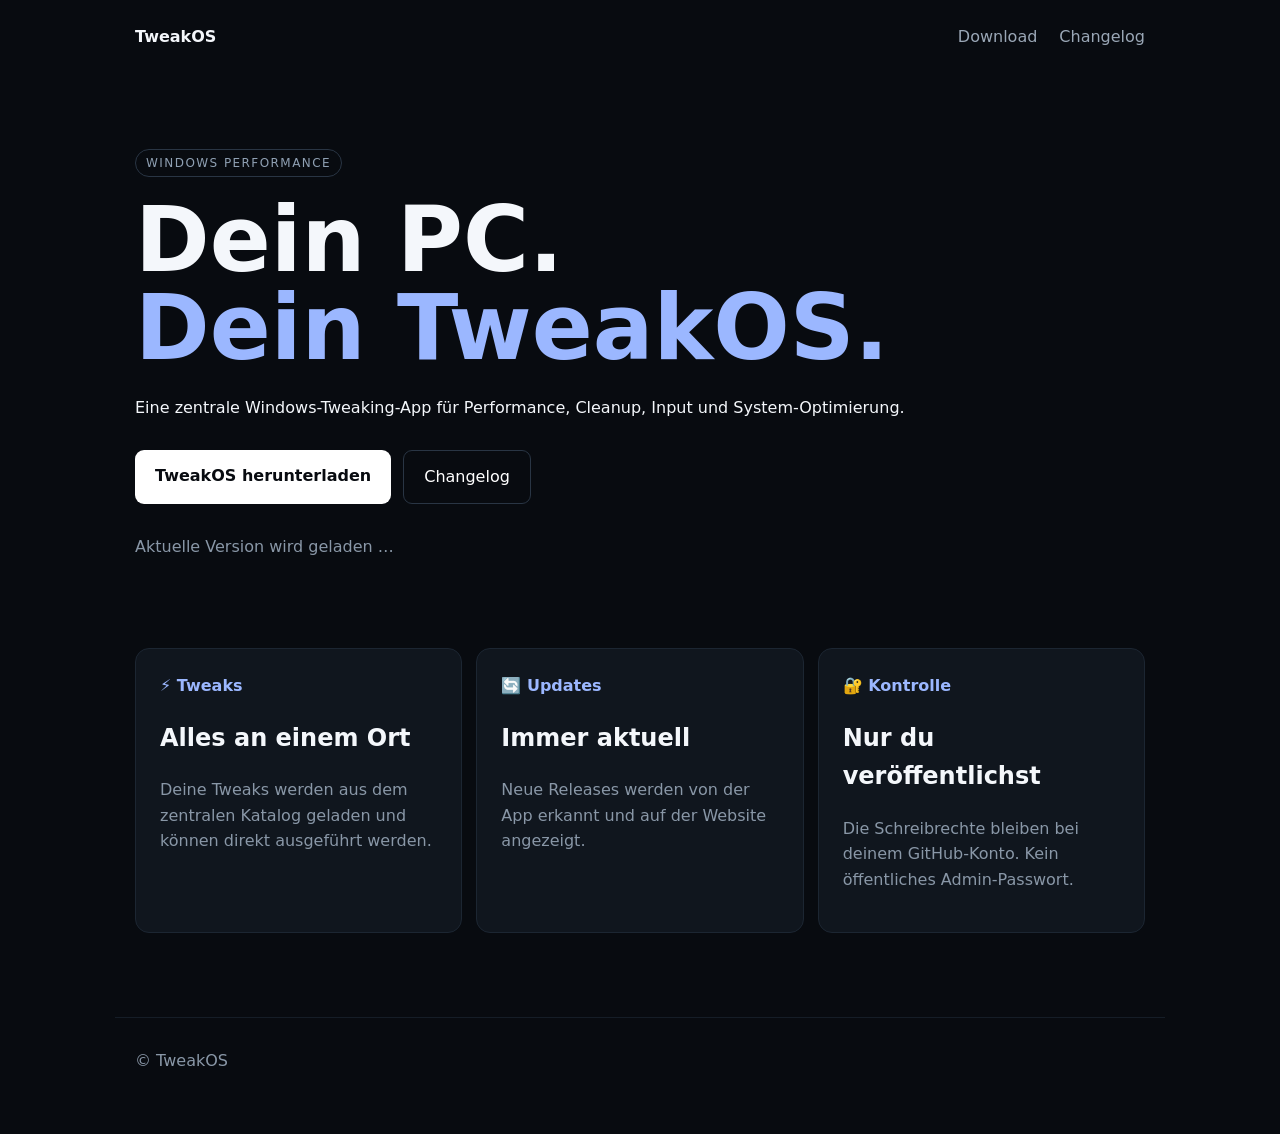
==== website/index.html @ e89c2385 "Add files via upload" ====
<!doctype html><html lang="de"><head><meta charset="utf-8"><meta name="viewport" content="width=device-width,initial-scale=1"><title>TweakOS</title><link rel="stylesheet" href="styles.css"></head><body>
<nav><b>TweakOS</b><div><a href="#download">Download</a><a href="changelog.html">Changelog</a></div></nav><header><span class="pill">WINDOWS PERFORMANCE</span><h1>Dein PC.<br><em>Dein TweakOS.</em></h1><p>Eine zentrale Windows-Tweaking-App für Performance, Cleanup, Input und System-Optimierung.</p><div class="actions"><a class="button" id="download" href="https://github.com/lucassde87/tweak/releases/latest">TweakOS herunterladen</a><a class="ghost" href="changelog.html">Changelog</a></div><div id="release" class="muted">Aktuelle Version wird geladen …</div></header>
<section class="grid"><div class="card"><b>⚡ Tweaks</b><h2>Alles an einem Ort</h2><p>Deine Tweaks werden aus dem zentralen Katalog geladen und können direkt ausgeführt werden.</p></div><div class="card"><b>🔄 Updates</b><h2>Immer aktuell</h2><p>Neue Releases werden von der App erkannt und auf der Website angezeigt.</p></div><div class="card"><b>🔐 Kontrolle</b><h2>Nur du veröffentlichst</h2><p>Die Schreibrechte bleiben bei deinem GitHub-Konto. Kein öffentliches Admin-Passwort.</p></div></section><footer>© TweakOS</footer>
<script>fetch('https://api.github.com/repos/lucassde87/tweak/releases/latest').then(r=>r.json()).then(x=>{if(x.tag_name)document.getElementById('release').textContent='Aktuelle Version: '+x.tag_name+' • '+new Date(x.published_at).toLocaleDateString('de-DE')}).catch(()=>{});</script></body></html>
---- website/styles.css ----
*{box-sizing:border-box}body{margin:0;background:#080b10;color:#f4f7fb;font:16px system-ui;line-height:1.6}nav,header,main,.grid,footer{max-width:1050px;margin:auto}nav{padding:24px 20px;display:flex;justify-content:space-between}nav a{color:#9aa7b6;text-decoration:none;margin-left:22px}header,main{padding:75px 20px}header{min-height:500px}h1{font-size:clamp(50px,8vw,90px);line-height:.98;margin:22px 0}h1 em{color:#9bb7ff;font-style:normal}.pill{border:1px solid #293544;border-radius:99px;padding:6px 10px;color:#8fa0b3;font-size:12px;letter-spacing:.12em}.actions{display:flex;gap:12px;flex-wrap:wrap;margin:30px 0}.button,.ghost{padding:13px 20px;border-radius:9px;text-decoration:none}.button{background:#fff;color:#080b10;font-weight:700}.ghost{border:1px solid #293544;color:#fff}.muted,footer,.card p,small{color:#8997a7}.grid{padding:0 20px 70px;display:grid;grid-template-columns:repeat(3,1fr);gap:14px}.card{background:#10161e;border:1px solid #1c2632;border-radius:14px;padding:24px;margin:14px 0}.card b,.version{color:#9bb7ff}footer{padding:30px 20px 60px;border-top:1px solid #151d27}@media(max-width:750px){.grid{grid-template-columns:1fr}header{padding-top:40px}}
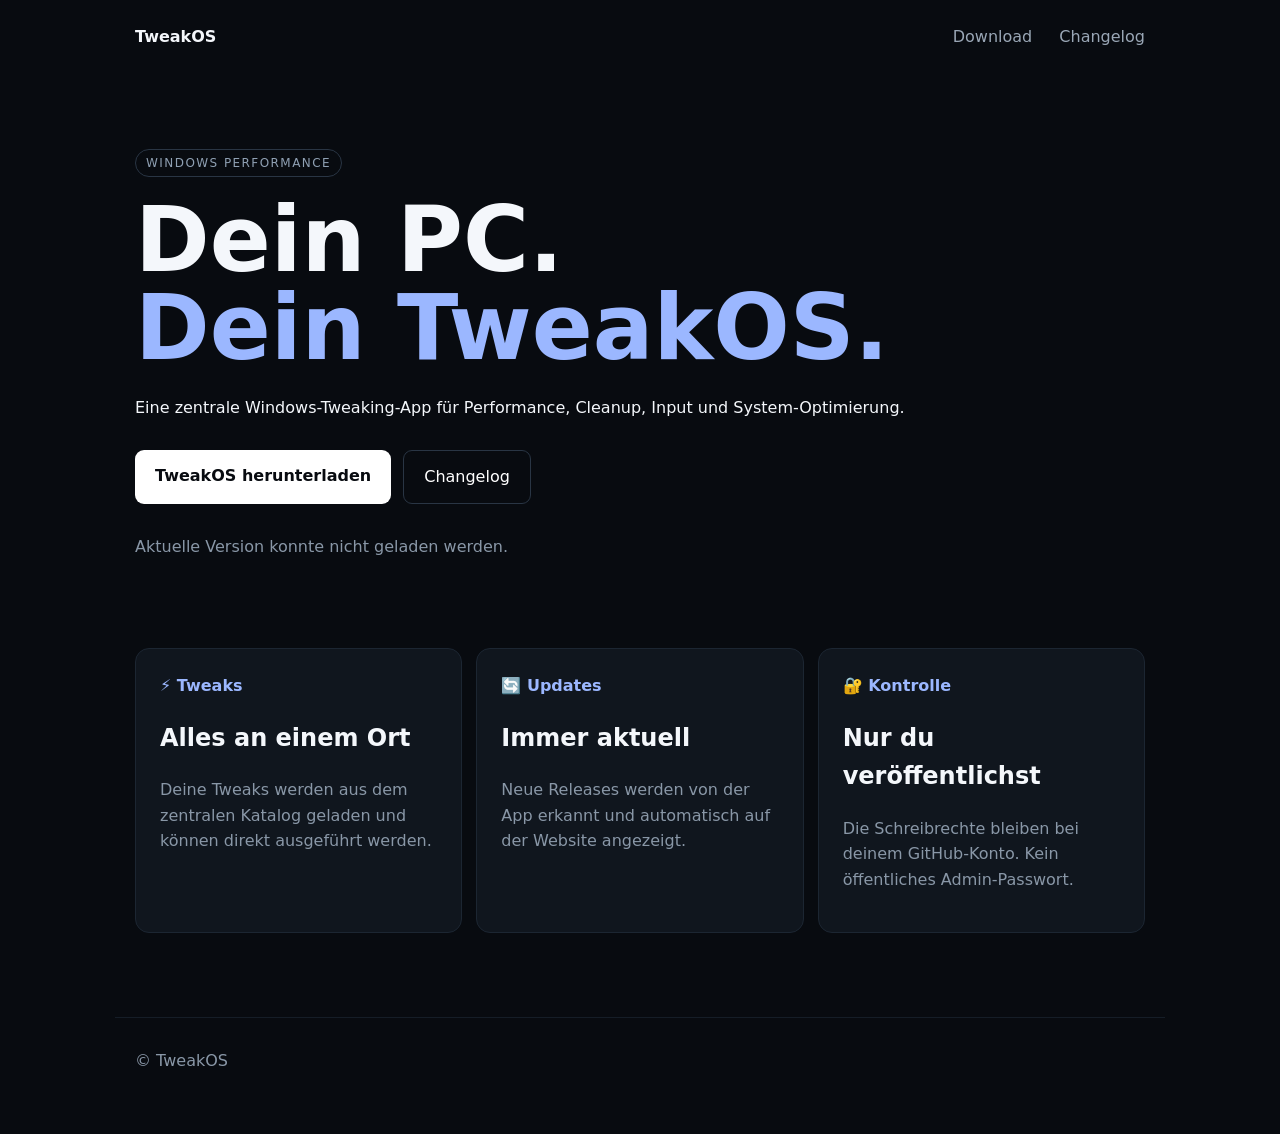
==== commit 2b2f15ad: "Update index.html" ====
--- a/website/index.html
+++ b/website/index.html
@@ -1,4 +1,137 @@
-<!doctype html><html lang="de"><head><meta charset="utf-8"><meta name="viewport" content="width=device-width,initial-scale=1"><title>TweakOS</title><link rel="stylesheet" href="styles.css"></head><body>
-<nav><b>TweakOS</b><div><a href="#download">Download</a><a href="changelog.html">Changelog</a></div></nav><header><span class="pill">WINDOWS PERFORMANCE</span><h1>Dein PC.<br><em>Dein TweakOS.</em></h1><p>Eine zentrale Windows-Tweaking-App für Performance, Cleanup, Input und System-Optimierung.</p><div class="actions"><a class="button" id="download" href="https://github.com/lucassde87/tweak/releases/latest">TweakOS herunterladen</a><a class="ghost" href="changelog.html">Changelog</a></div><div id="release" class="muted">Aktuelle Version wird geladen …</div></header>
-<section class="grid"><div class="card"><b>⚡ Tweaks</b><h2>Alles an einem Ort</h2><p>Deine Tweaks werden aus dem zentralen Katalog geladen und können direkt ausgeführt werden.</p></div><div class="card"><b>🔄 Updates</b><h2>Immer aktuell</h2><p>Neue Releases werden von der App erkannt und auf der Website angezeigt.</p></div><div class="card"><b>🔐 Kontrolle</b><h2>Nur du veröffentlichst</h2><p>Die Schreibrechte bleiben bei deinem GitHub-Konto. Kein öffentliches Admin-Passwort.</p></div></section><footer>© TweakOS</footer>
-<script>fetch('https://api.github.com/repos/lucassde87/tweak/releases/latest').then(r=>r.json()).then(x=>{if(x.tag_name)document.getElementById('release').textContent='Aktuelle Version: '+x.tag_name+' • '+new Date(x.published_at).toLocaleDateString('de-DE')}).catch(()=>{});</script></body></html>+<!doctype html>
+<html lang="de">
+<head>
+  <meta charset="utf-8">
+  <meta name="viewport" content="width=device-width,initial-scale=1">
+  <title>TweakOS</title>
+  <link rel="stylesheet" href="styles.css">
+</head>
+
+<body>
+
+<nav>
+  <b>TweakOS</b>
+
+  <div>
+    <a href="#download">Download</a>
+    <a href="changelog.html">Changelog</a>
+  </div>
+</nav>
+
+<header>
+
+  <span class="pill">WINDOWS PERFORMANCE</span>
+
+  <h1>
+    Dein PC.<br>
+    <em>Dein TweakOS.</em>
+  </h1>
+
+  <p>
+    Eine zentrale Windows-Tweaking-App für Performance,
+    Cleanup, Input und System-Optimierung.
+  </p>
+
+  <div class="actions">
+
+    <a
+      class="button"
+      id="download"
+      href="https://github.com/lucassde87/TweakOS/releases/latest"
+    >
+      TweakOS herunterladen
+    </a>
+
+    <a class="ghost" href="changelog.html">
+      Changelog
+    </a>
+
+  </div>
+
+  <div id="release" class="muted">
+    Aktuelle Version wird geladen …
+  </div>
+
+</header>
+
+<section class="grid">
+
+  <div class="card">
+    <b>⚡ Tweaks</b>
+    <h2>Alles an einem Ort</h2>
+    <p>
+      Deine Tweaks werden aus dem zentralen Katalog geladen
+      und können direkt ausgeführt werden.
+    </p>
+  </div>
+
+  <div class="card">
+    <b>🔄 Updates</b>
+    <h2>Immer aktuell</h2>
+    <p>
+      Neue Releases werden von der App erkannt
+      und automatisch auf der Website angezeigt.
+    </p>
+  </div>
+
+  <div class="card">
+    <b>🔐 Kontrolle</b>
+    <h2>Nur du veröffentlichst</h2>
+    <p>
+      Die Schreibrechte bleiben bei deinem GitHub-Konto.
+      Kein öffentliches Admin-Passwort.
+    </p>
+  </div>
+
+</section>
+
+<footer>
+  © TweakOS
+</footer>
+
+<script>
+
+const API =
+  "https://api.github.com/repos/lucassde87/TweakOS/releases/latest";
+
+fetch(API)
+  .then(response => {
+    if (!response.ok) {
+      throw new Error("GitHub API Fehler");
+    }
+
+    return response.json();
+  })
+  .then(release => {
+
+    if (!release.tag_name) {
+      throw new Error("Keine Release-Version gefunden");
+    }
+
+    const date = release.published_at
+      ? new Date(release.published_at).toLocaleDateString("de-DE")
+      : "";
+
+    document.getElementById("release").textContent =
+      `Aktuelle Version: ${release.tag_name}` +
+      (date ? ` • ${date}` : "");
+
+    const downloadButton =
+      document.getElementById("download");
+
+    downloadButton.href =
+      release.html_url ||
+      "https://github.com/lucassde87/TweakOS/releases/latest";
+
+  })
+  .catch(() => {
+
+    document.getElementById("release").textContent =
+      "Aktuelle Version konnte nicht geladen werden.";
+
+  });
+
+</script>
+
+</body>
+</html>
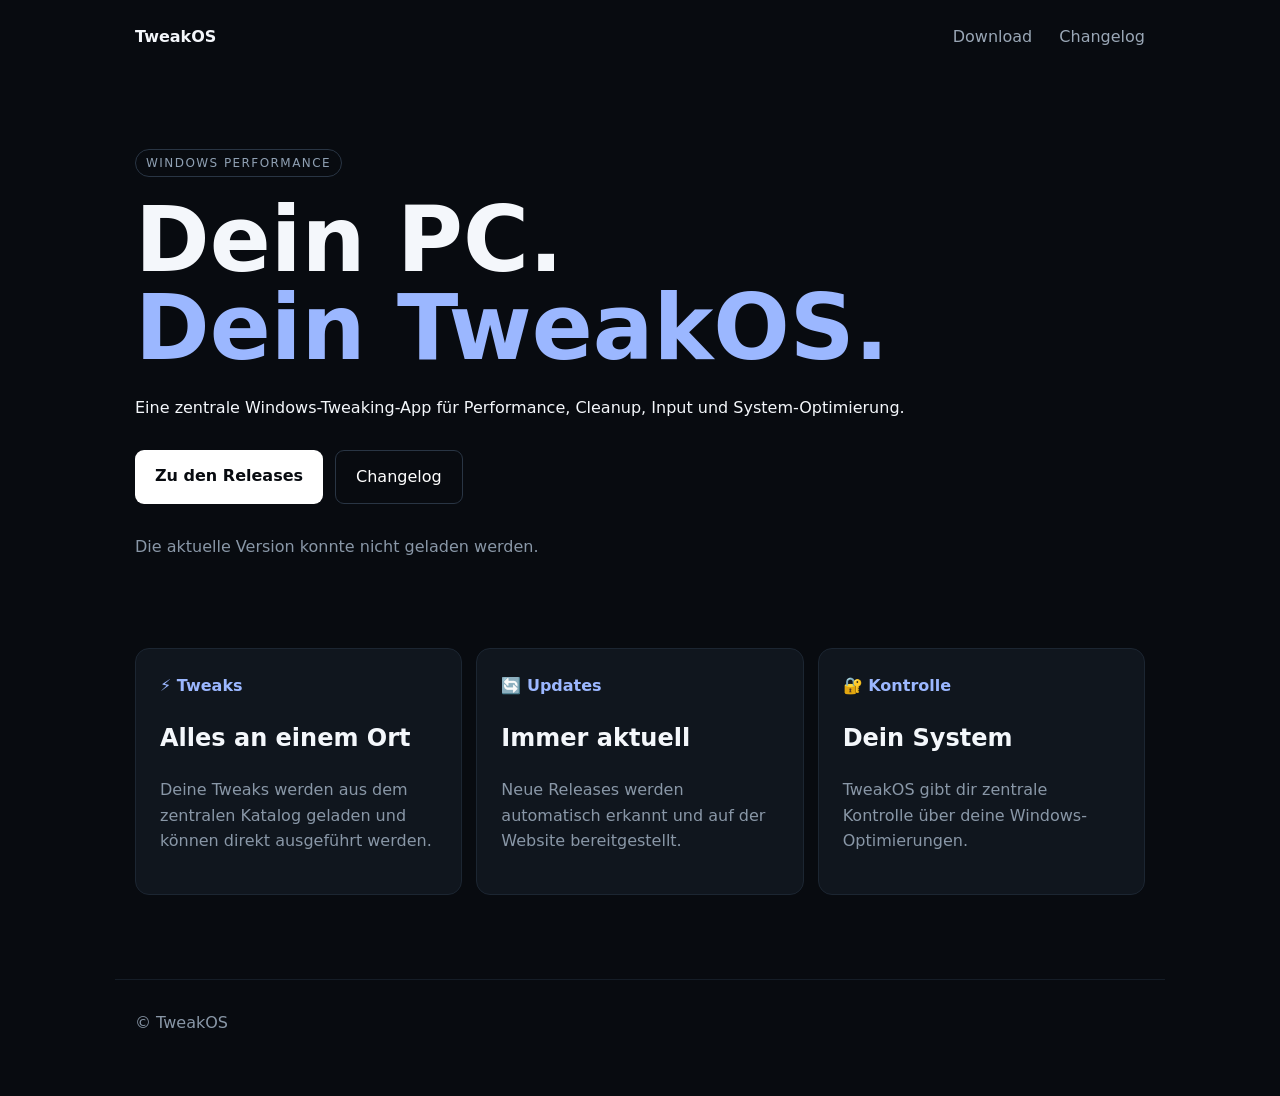
==== commit 74358d80: "Update index.html" ====
--- a/website/index.html
+++ b/website/index.html
@@ -3,7 +3,9 @@
 <head>
   <meta charset="utf-8">
   <meta name="viewport" content="width=device-width,initial-scale=1">
+
   <title>TweakOS</title>
+
   <link rel="stylesheet" href="styles.css">
 </head>
 
@@ -18,9 +20,12 @@
   </div>
 </nav>
 
+
 <header>
 
-  <span class="pill">WINDOWS PERFORMANCE</span>
+  <span class="pill">
+    WINDOWS PERFORMANCE
+  </span>
 
   <h1>
     Dein PC.<br>
@@ -32,102 +37,205 @@
     Cleanup, Input und System-Optimierung.
   </p>
 
+
   <div class="actions">
 
     <a
       class="button"
       id="download"
-      href="https://github.com/lucassde87/TweakOS/releases/latest"
+      href="#"
     >
-      TweakOS herunterladen
+      Download
     </a>
 
-    <a class="ghost" href="changelog.html">
+    <a
+      class="ghost"
+      href="changelog.html"
+    >
       Changelog
     </a>
 
   </div>
 
-  <div id="release" class="muted">
+
+  <div
+    id="release"
+    class="muted"
+  >
     Aktuelle Version wird geladen …
   </div>
 
 </header>
 
+
 <section class="grid">
 
   <div class="card">
+
     <b>⚡ Tweaks</b>
-    <h2>Alles an einem Ort</h2>
+
+    <h2>
+      Alles an einem Ort
+    </h2>
+
     <p>
-      Deine Tweaks werden aus dem zentralen Katalog geladen
-      und können direkt ausgeführt werden.
+      Deine Tweaks werden aus dem zentralen
+      Katalog geladen und können direkt
+      ausgeführt werden.
     </p>
-  </div>
+
+  </div>
+
 
   <div class="card">
+
     <b>🔄 Updates</b>
-    <h2>Immer aktuell</h2>
+
+    <h2>
+      Immer aktuell
+    </h2>
+
     <p>
-      Neue Releases werden von der App erkannt
-      und automatisch auf der Website angezeigt.
+      Neue Releases werden automatisch erkannt
+      und auf der Website bereitgestellt.
     </p>
-  </div>
+
+  </div>
+
 
   <div class="card">
+
     <b>🔐 Kontrolle</b>
-    <h2>Nur du veröffentlichst</h2>
+
+    <h2>
+      Dein System
+    </h2>
+
     <p>
-      Die Schreibrechte bleiben bei deinem GitHub-Konto.
-      Kein öffentliches Admin-Passwort.
+      TweakOS gibt dir zentrale Kontrolle
+      über deine Windows-Optimierungen.
     </p>
+
   </div>
 
 </section>
+
 
 <footer>
   © TweakOS
 </footer>
 
+
 <script>
 
 const API =
   "https://api.github.com/repos/lucassde87/TweakOS/releases/latest";
 
+
+const downloadButton =
+  document.getElementById("download");
+
+
+const releaseText =
+  document.getElementById("release");
+
+
 fetch(API)
+
   .then(response => {
+
     if (!response.ok) {
       throw new Error("GitHub API Fehler");
     }
 
     return response.json();
+
   })
+
   .then(release => {
 
-    if (!release.tag_name) {
-      throw new Error("Keine Release-Version gefunden");
+    const version =
+      release.tag_name || "Unbekannt";
+
+
+    const date =
+      release.published_at
+        ? new Date(
+            release.published_at
+          ).toLocaleDateString("de-DE")
+        : "";
+
+
+    /*
+      Suche nach der fertigen
+      TweakOS-Windows-ZIP.
+    */
+
+    const asset =
+      (release.assets || []).find(file =>
+        file.name.toLowerCase()
+          === "tweakos-win-x64.zip"
+      );
+
+
+    /*
+      Wenn das ZIP gefunden wurde,
+      wird der Button direkt mit
+      dem Download verbunden.
+    */
+
+    if (asset) {
+
+      downloadButton.href =
+        asset.browser_download_url;
+
+      downloadButton.textContent =
+        `TweakOS ${version} herunterladen`;
+
+      downloadButton.removeAttribute("aria-disabled");
+
     }
 
-    const date = release.published_at
-      ? new Date(release.published_at).toLocaleDateString("de-DE")
-      : "";
-
-    document.getElementById("release").textContent =
-      `Aktuelle Version: ${release.tag_name}` +
+    else {
+
+      /*
+        Falls das ZIP aus irgendeinem
+        Grund nicht gefunden wird,
+        geht der Button zum Release.
+      */
+
+      downloadButton.href =
+        release.html_url ||
+        "https://github.com/lucassde87/TweakOS/releases/latest";
+
+      downloadButton.textContent =
+        `TweakOS ${version} herunterladen`;
+
+    }
+
+
+    releaseText.textContent =
+      `Aktuelle Version: ${version}` +
       (date ? ` • ${date}` : "");
 
-    const downloadButton =
-      document.getElementById("download");
+  })
+
+
+  .catch(error => {
+
+    console.error(error);
+
+
+    releaseText.textContent =
+      "Die aktuelle Version konnte nicht geladen werden.";
+
 
     downloadButton.href =
-      release.html_url ||
       "https://github.com/lucassde87/TweakOS/releases/latest";
 
-  })
-  .catch(() => {
-
-    document.getElementById("release").textContent =
-      "Aktuelle Version konnte nicht geladen werden.";
+
+    downloadButton.textContent =
+      "Zu den Releases";
 
   });
 
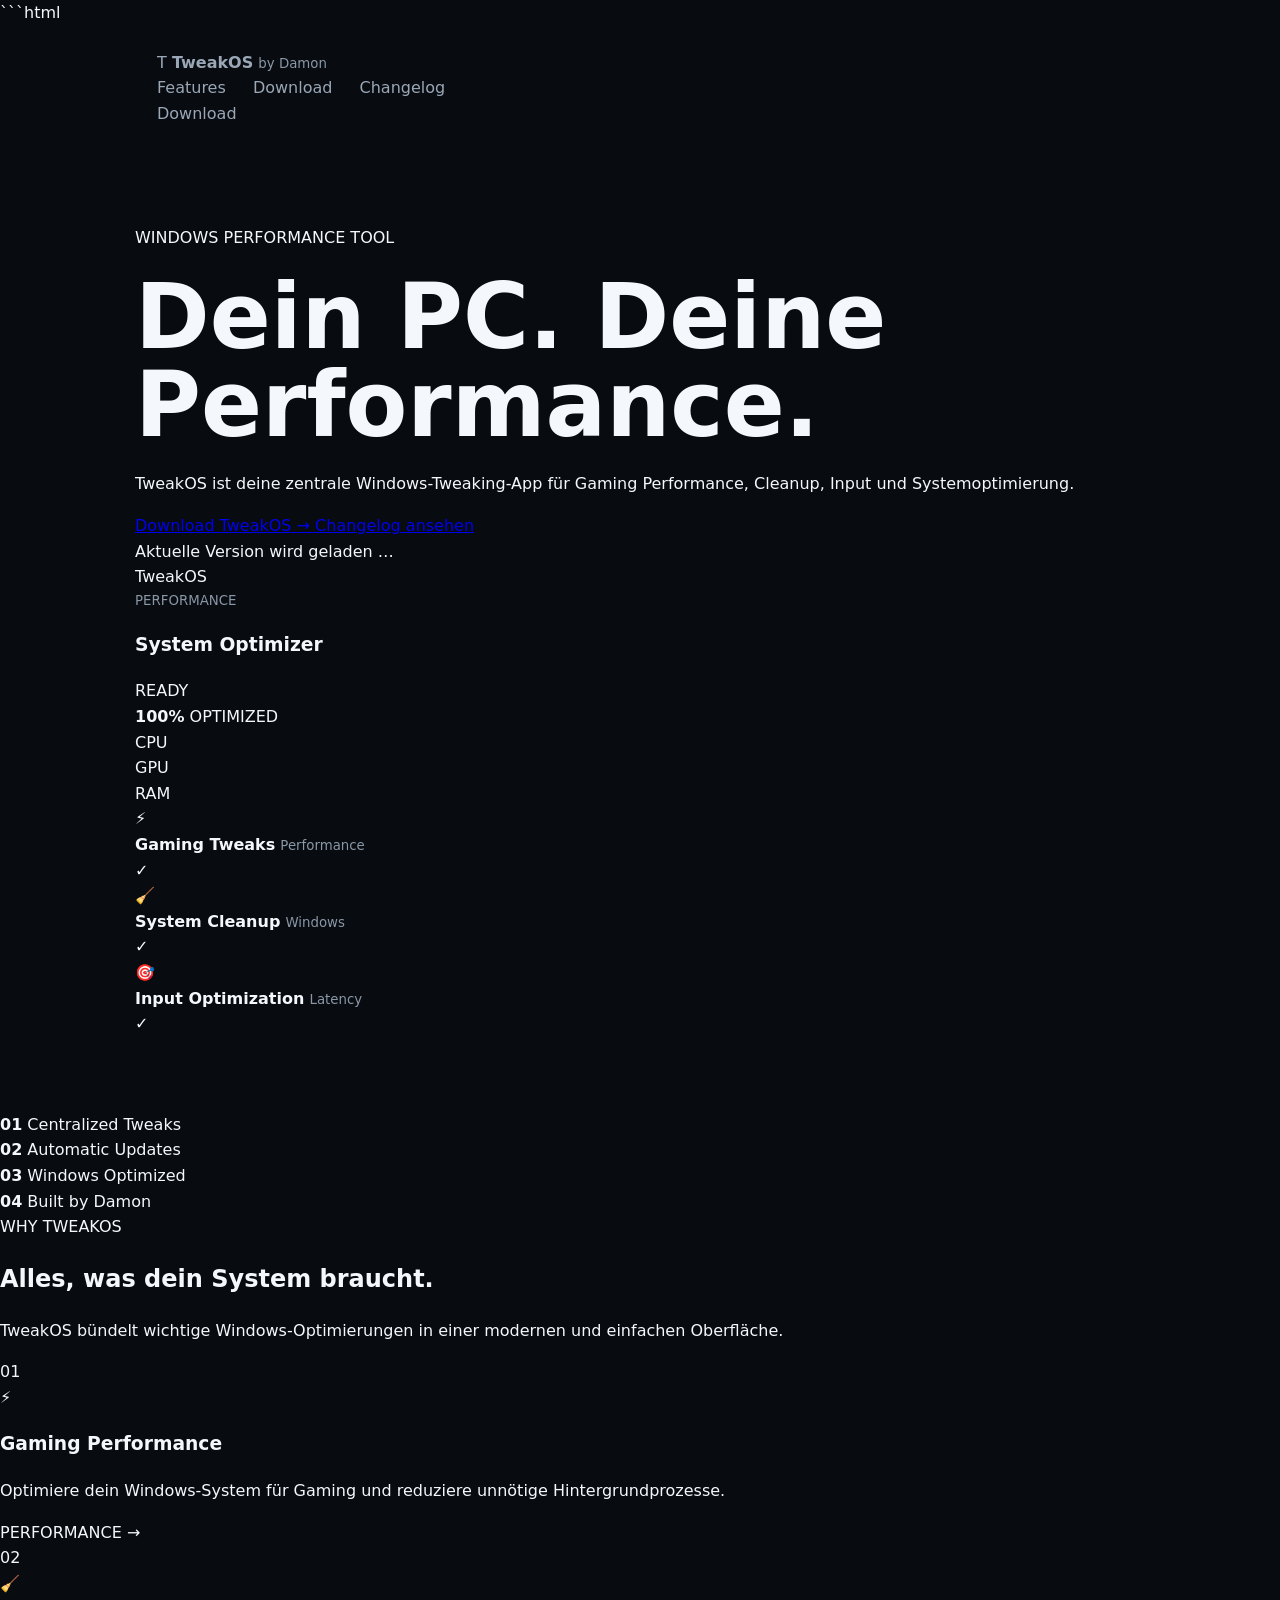
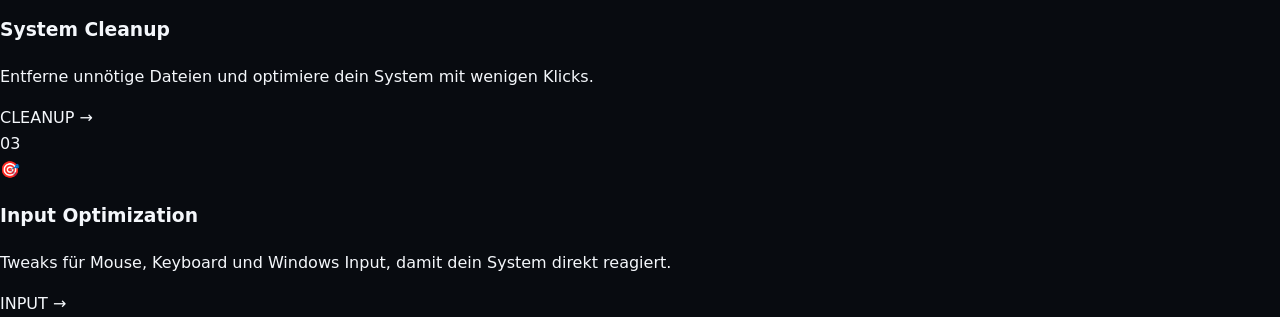
==== commit 34d3966a: "Update index.html" ====
--- a/website/index.html
+++ b/website/index.html
@@ -1,245 +1,357 @@
+```html
 <!doctype html>
 <html lang="de">
 <head>
   <meta charset="utf-8">
-  <meta name="viewport" content="width=device-width,initial-scale=1">
-
-  <title>TweakOS</title>
+  <meta name="viewport" content="width=device-width, initial-scale=1">
+
+  <title>TweakOS — Windows Performance</title>
+
+  <meta
+    name="description"
+    content="TweakOS — moderne Windows Performance Tweaks für Gaming, Cleanup, Input und Systemoptimierung."
+  >
 
   <link rel="stylesheet" href="styles.css">
 </head>
 
 <body>
 
-<nav>
-  <b>TweakOS</b>
-
-  <div>
-    <a href="#download">Download</a>
-    <a href="changelog.html">Changelog</a>
-  </div>
-</nav>
-
-
-<header>
-
-  <span class="pill">
-    WINDOWS PERFORMANCE
-  </span>
-
-  <h1>
-    Dein PC.<br>
-    <em>Dein TweakOS.</em>
-  </h1>
-
-  <p>
-    Eine zentrale Windows-Tweaking-App für Performance,
-    Cleanup, Input und System-Optimierung.
-  </p>
-
-
-  <div class="actions">
-
-    <a
-      class="button"
-      id="download"
-      href="#"
-    >
+<!-- Hintergrund -->
+<div class="background-grid"></div>
+<div class="glow glow-one"></div>
+<div class="glow glow-two"></div>
+
+
+<!-- NAVIGATION -->
+<nav class="navbar">
+
+  <div class="nav-inner">
+
+    <a href="index.html" class="logo">
+      <span class="logo-mark">T</span>
+
+      <span>
+        <strong>TweakOS</strong>
+        <small>by Damon</small>
+      </span>
+    </a>
+
+
+    <div class="nav-links">
+
+      <a href="#features">Features</a>
+      <a href="#download">Download</a>
+      <a href="changelog.html">Changelog</a>
+
+    </div>
+
+
+    <a href="#download" class="nav-button">
       Download
     </a>
 
-    <a
-      class="ghost"
-      href="changelog.html"
+  </div>
+
+</nav>
+
+
+<!-- HERO -->
+<header class="hero">
+
+  <div class="hero-content">
+
+    <div class="status-pill">
+      <span class="status-dot"></span>
+      WINDOWS PERFORMANCE TOOL
+    </div>
+
+
+    <h1>
+      Dein PC.
+      <span>Deine Performance.</span>
+    </h1>
+
+
+    <p class="hero-text">
+      TweakOS ist deine zentrale Windows-Tweaking-App
+      für Gaming Performance, Cleanup, Input und
+      Systemoptimierung.
+    </p>
+
+
+    <div class="hero-actions">
+
+      <a
+        href="#"
+        id="download"
+        class="primary-button"
+      >
+        <span>Download TweakOS</span>
+        <span class="arrow">→</span>
+      </a>
+
+
+      <a
+        href="changelog.html"
+        class="secondary-button"
+      >
+        Changelog ansehen
+      </a>
+
+    </div>
+
+
+    <div
+      id="release"
+      class="version-info"
     >
-      Changelog
-    </a>
-
-  </div>
-
-
-  <div
-    id="release"
-    class="muted"
-  >
-    Aktuelle Version wird geladen …
+      <span class="loading-dot"></span>
+      Aktuelle Version wird geladen …
+    </div>
+
+  </div>
+
+
+  <div class="hero-card">
+
+    <div class="window-top">
+
+      <div class="window-dots">
+        <span></span>
+        <span></span>
+        <span></span>
+      </div>
+
+      <span class="window-title">
+        TweakOS
+      </span>
+
+    </div>
+
+
+    <div class="dashboard">
+
+      <div class="dashboard-header">
+
+        <div>
+          <small>PERFORMANCE</small>
+          <h3>System Optimizer</h3>
+        </div>
+
+        <div class="online">
+          <span></span>
+          READY
+        </div>
+
+      </div>
+
+
+      <div class="performance">
+
+        <div class="performance-number">
+          <strong>100%</strong>
+          <span>OPTIMIZED</span>
+        </div>
+
+        <div class="performance-bars">
+
+          <div>
+            <span>CPU</span>
+            <i><b style="width:82%"></b></i>
+          </div>
+
+          <div>
+            <span>GPU</span>
+            <i><b style="width:91%"></b></i>
+          </div>
+
+          <div>
+            <span>RAM</span>
+            <i><b style="width:74%"></b></i>
+          </div>
+
+        </div>
+
+      </div>
+
+
+      <div class="tweak-preview">
+
+        <div class="preview-item">
+          <span class="preview-icon">⚡</span>
+
+          <div>
+            <strong>Gaming Tweaks</strong>
+            <small>Performance</small>
+          </div>
+
+          <span class="check">✓</span>
+        </div>
+
+
+        <div class="preview-item">
+          <span class="preview-icon">🧹</span>
+
+          <div>
+            <strong>System Cleanup</strong>
+            <small>Windows</small>
+          </div>
+
+          <span class="check">✓</span>
+        </div>
+
+
+        <div class="preview-item">
+          <span class="preview-icon">🎯</span>
+
+          <div>
+            <strong>Input Optimization</strong>
+            <small>Latency</small>
+          </div>
+
+          <span class="check">✓</span>
+        </div>
+
+      </div>
+
+    </div>
+
   </div>
 
 </header>
 
 
-<section class="grid">
-
-  <div class="card">
-
-    <b>⚡ Tweaks</b>
+<!-- TRUST BAR -->
+<section class="trust">
+
+  <div>
+    <strong>01</strong>
+    <span>Centralized Tweaks</span>
+  </div>
+
+  <div>
+    <strong>02</strong>
+    <span>Automatic Updates</span>
+  </div>
+
+  <div>
+    <strong>03</strong>
+    <span>Windows Optimized</span>
+  </div>
+
+  <div>
+    <strong>04</strong>
+    <span>Built by Damon</span>
+  </div>
+
+</section>
+
+
+<!-- FEATURES -->
+<section
+  id="features"
+  class="section"
+>
+
+  <div class="section-heading">
+
+    <span class="section-label">
+      WHY TWEAKOS
+    </span>
 
     <h2>
-      Alles an einem Ort
+      Alles, was dein System braucht.
     </h2>
 
     <p>
-      Deine Tweaks werden aus dem zentralen
-      Katalog geladen und können direkt
-      ausgeführt werden.
+      TweakOS bündelt wichtige Windows-Optimierungen
+      in einer modernen und einfachen Oberfläche.
     </p>
 
   </div>
 
 
-  <div class="card">
-
-    <b>🔄 Updates</b>
-
-    <h2>
-      Immer aktuell
-    </h2>
-
-    <p>
-      Neue Releases werden automatisch erkannt
-      und auf der Website bereitgestellt.
-    </p>
-
-  </div>
-
-
-  <div class="card">
-
-    <b>🔐 Kontrolle</b>
-
-    <h2>
-      Dein System
-    </h2>
-
-    <p>
-      TweakOS gibt dir zentrale Kontrolle
-      über deine Windows-Optimierungen.
-    </p>
-
-  </div>
-
-</section>
-
-
-<footer>
-  © TweakOS
-</footer>
-
-
-<script>
-
-const API =
-  "https://api.github.com/repos/lucassde87/TweakOS/releases/latest";
-
-
-const downloadButton =
-  document.getElementById("download");
-
-
-const releaseText =
-  document.getElementById("release");
-
-
-fetch(API)
-
-  .then(response => {
-
-    if (!response.ok) {
-      throw new Error("GitHub API Fehler");
-    }
-
-    return response.json();
-
-  })
-
-  .then(release => {
-
-    const version =
-      release.tag_name || "Unbekannt";
-
-
-    const date =
-      release.published_at
-        ? new Date(
-            release.published_at
-          ).toLocaleDateString("de-DE")
-        : "";
-
-
-    /*
-      Suche nach der fertigen
-      TweakOS-Windows-ZIP.
-    */
-
-    const asset =
-      (release.assets || []).find(file =>
-        file.name.toLowerCase()
-          === "tweakos-win-x64.zip"
-      );
-
-
-    /*
-      Wenn das ZIP gefunden wurde,
-      wird der Button direkt mit
-      dem Download verbunden.
-    */
-
-    if (asset) {
-
-      downloadButton.href =
-        asset.browser_download_url;
-
-      downloadButton.textContent =
-        `TweakOS ${version} herunterladen`;
-
-      downloadButton.removeAttribute("aria-disabled");
-
-    }
-
-    else {
-
-      /*
-        Falls das ZIP aus irgendeinem
-        Grund nicht gefunden wird,
-        geht der Button zum Release.
-      */
-
-      downloadButton.href =
-        release.html_url ||
-        "https://github.com/lucassde87/TweakOS/releases/latest";
-
-      downloadButton.textContent =
-        `TweakOS ${version} herunterladen`;
-
-    }
-
-
-    releaseText.textContent =
-      `Aktuelle Version: ${version}` +
-      (date ? ` • ${date}` : "");
-
-  })
-
-
-  .catch(error => {
-
-    console.error(error);
-
-
-    releaseText.textContent =
-      "Die aktuelle Version konnte nicht geladen werden.";
-
-
-    downloadButton.href =
-      "https://github.com/lucassde87/TweakOS/releases/latest";
-
-
-    downloadButton.textContent =
-      "Zu den Releases";
-
-  });
-
-</script>
-
-</body>
-</html>
+  <div class="feature-grid">
+
+
+    <article class="feature-card featured">
+
+      <div class="feature-number">
+        01
+      </div>
+
+      <div class="feature-icon">
+        ⚡
+      </div>
+
+      <h3>
+        Gaming Performance
+      </h3>
+
+      <p>
+        Optimiere dein Windows-System für Gaming
+        und reduziere unnötige Hintergrundprozesse.
+      </p>
+
+      <span class="feature-link">
+        PERFORMANCE →
+      </span>
+
+    </article>
+
+
+    <article class="feature-card">
+
+      <div class="feature-number">
+        02
+      </div>
+
+      <div class="feature-icon">
+        🧹
+      </div>
+
+      <h3>
+        System Cleanup
+      </h3>
+
+      <p>
+        Entferne unnötige Dateien und optimiere
+        dein System mit wenigen Klicks.
+      </p>
+
+      <span class="feature-link">
+        CLEANUP →
+      </span>
+
+    </article>
+
+
+    <article class="feature-card">
+
+      <div class="feature-number">
+        03
+      </div>
+
+      <div class="feature-icon">
+        🎯
+      </div>
+
+      <h3>
+        Input Optimization
+      </h3>
+
+      <p>
+        Tweaks für Mouse, Keyboard und Windows Input,
+        damit dein System direkt reagiert.
+      </p>
+
+      <span class="feature-link">
+        INPUT →
+      </span>
+
+    </article>
+
+
+    <article class="feat
+```
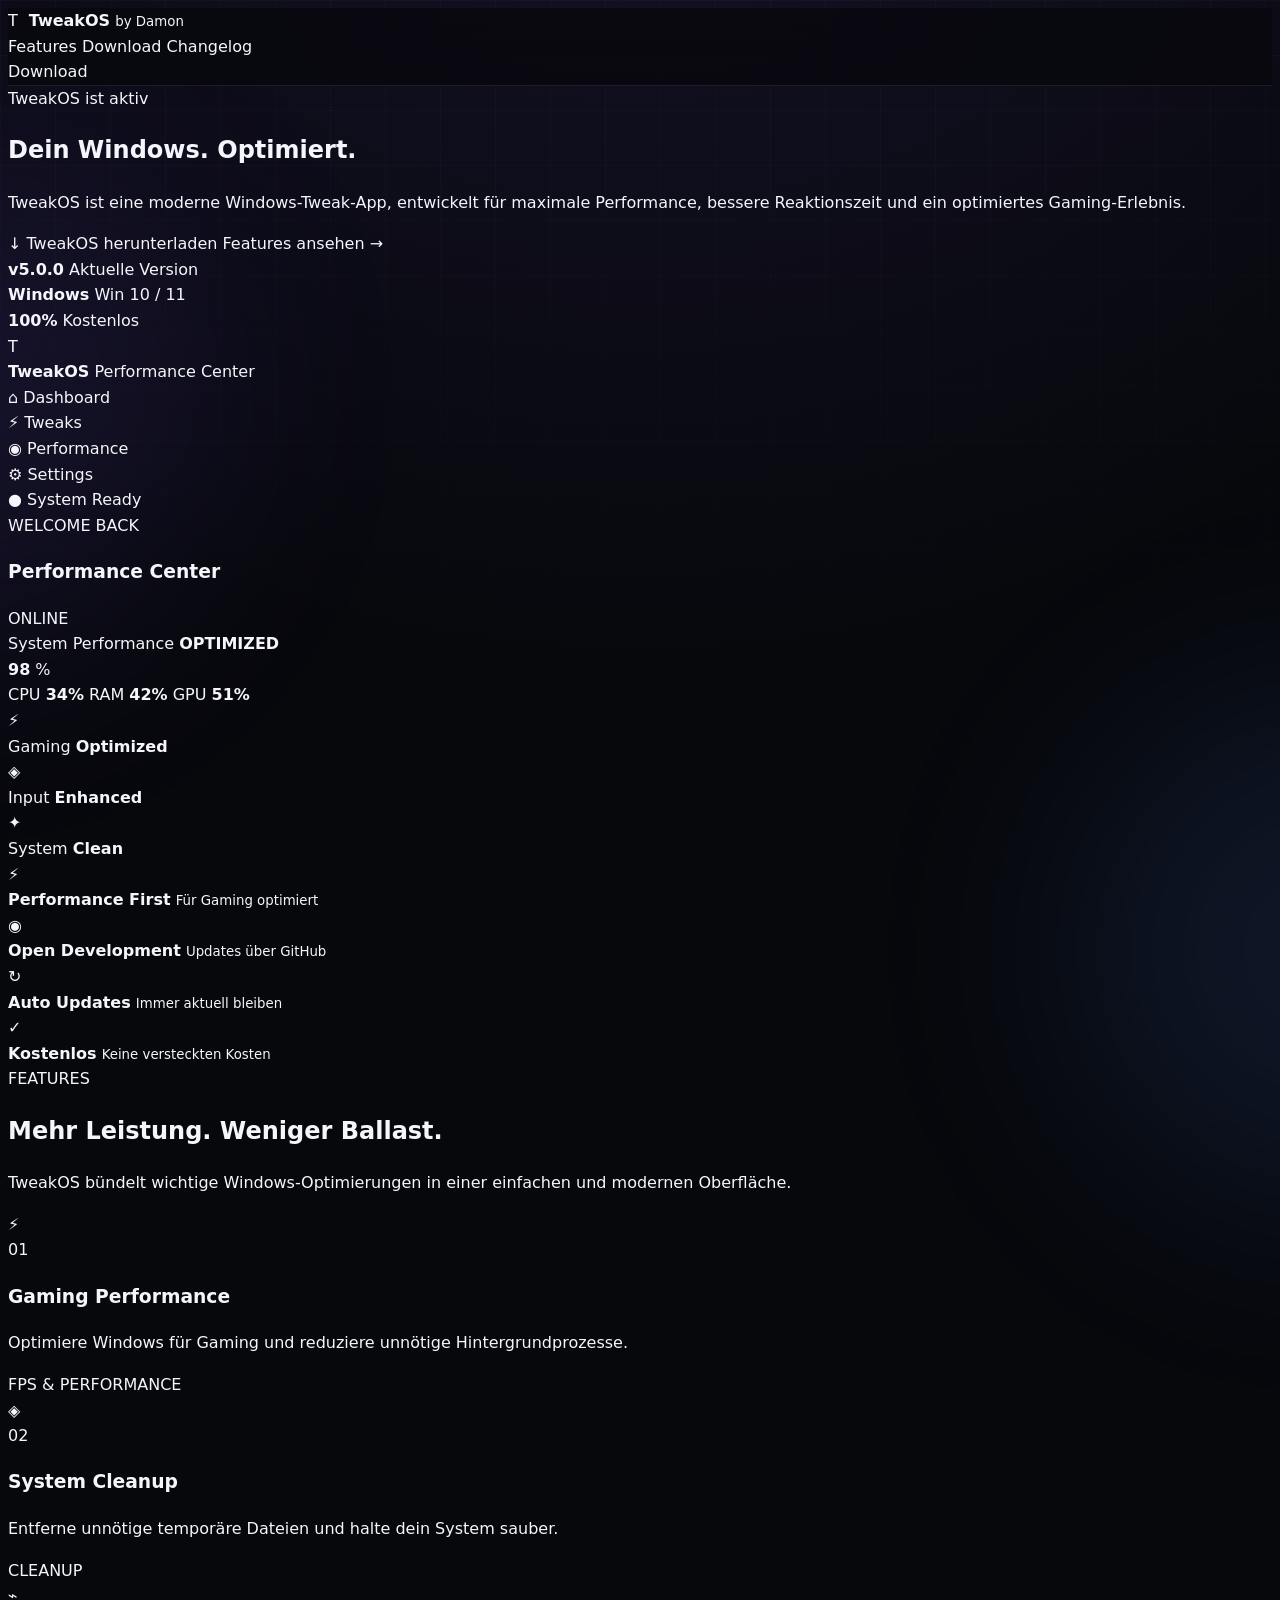
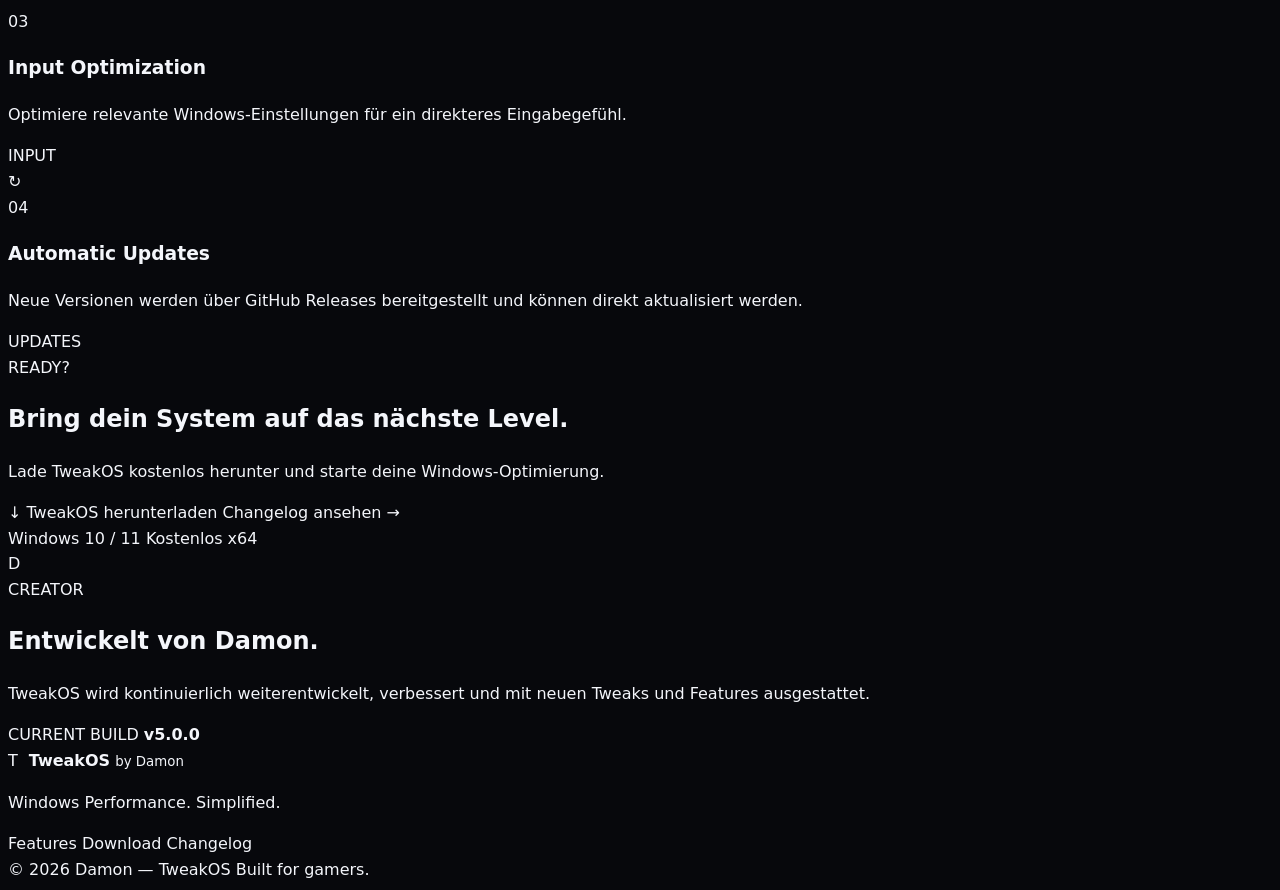
==== commit 3fcb1c97: "Update index.html" ====
--- a/website/index.html
+++ b/website/index.html
@@ -1,357 +1,634 @@
-```html
-<!doctype html>
+<!DOCTYPE html>
 <html lang="de">
 <head>
-  <meta charset="utf-8">
-  <meta name="viewport" content="width=device-width, initial-scale=1">
-
-  <title>TweakOS — Windows Performance</title>
-
-  <meta
-    name="description"
-    content="TweakOS — moderne Windows Performance Tweaks für Gaming, Cleanup, Input und Systemoptimierung."
-  >
-
-  <link rel="stylesheet" href="styles.css">
+    <meta charset="UTF-8">
+    <meta name="viewport" content="width=device-width, initial-scale=1.0">
+
+    <title>TweakOS — Ultimate Windows Performance</title>
+    <meta name="description" content="TweakOS by Damon — Windows Performance Tweaks für Gaming, FPS, Input und Systemoptimierung.">
+
+    <link rel="stylesheet" href="styles.css">
 </head>
 
 <body>
 
-<!-- Hintergrund -->
-<div class="background-grid"></div>
-<div class="glow glow-one"></div>
-<div class="glow glow-two"></div>
-
-
-<!-- NAVIGATION -->
-<nav class="navbar">
-
-  <div class="nav-inner">
-
-    <a href="index.html" class="logo">
-      <span class="logo-mark">T</span>
-
-      <span>
-        <strong>TweakOS</strong>
-        <small>by Damon</small>
-      </span>
-    </a>
-
-
-    <div class="nav-links">
-
-      <a href="#features">Features</a>
-      <a href="#download">Download</a>
-      <a href="changelog.html">Changelog</a>
-
-    </div>
-
-
-    <a href="#download" class="nav-button">
-      Download
-    </a>
-
-  </div>
-
-</nav>
-
-
-<!-- HERO -->
-<header class="hero">
-
-  <div class="hero-content">
-
-    <div class="status-pill">
-      <span class="status-dot"></span>
-      WINDOWS PERFORMANCE TOOL
-    </div>
-
-
-    <h1>
-      Dein PC.
-      <span>Deine Performance.</span>
-    </h1>
-
-
-    <p class="hero-text">
-      TweakOS ist deine zentrale Windows-Tweaking-App
-      für Gaming Performance, Cleanup, Input und
-      Systemoptimierung.
-    </p>
-
-
-    <div class="hero-actions">
-
-      <a
-        href="#"
-        id="download"
-        class="primary-button"
-      >
-        <span>Download TweakOS</span>
-        <span class="arrow">→</span>
-      </a>
-
-
-      <a
-        href="changelog.html"
-        class="secondary-button"
-      >
-        Changelog ansehen
-      </a>
-
-    </div>
-
-
-    <div
-      id="release"
-      class="version-info"
-    >
-      <span class="loading-dot"></span>
-      Aktuelle Version wird geladen …
-    </div>
-
-  </div>
-
-
-  <div class="hero-card">
-
-    <div class="window-top">
-
-      <div class="window-dots">
-        <span></span>
-        <span></span>
-        <span></span>
-      </div>
-
-      <span class="window-title">
-        TweakOS
-      </span>
-
-    </div>
-
-
-    <div class="dashboard">
-
-      <div class="dashboard-header">
-
-        <div>
-          <small>PERFORMANCE</small>
-          <h3>System Optimizer</h3>
+    <!-- Background -->
+    <div class="background-grid"></div>
+    <div class="glow glow-one"></div>
+    <div class="glow glow-two"></div>
+
+    <!-- NAVBAR -->
+    <header class="navbar">
+        <div class="nav-container">
+
+            <a href="index.html" class="logo">
+                <span class="logo-icon">T</span>
+                <span>
+                    <strong>TweakOS</strong>
+                    <small>by Damon</small>
+                </span>
+            </a>
+
+            <nav>
+                <a href="#features">Features</a>
+                <a href="#download">Download</a>
+                <a href="changelog.html">Changelog</a>
+            </nav>
+
+            <a href="#download" class="nav-download">
+                Download
+            </a>
+
         </div>
-
-        <div class="online">
-          <span></span>
-          READY
+    </header>
+
+
+    <!-- HERO -->
+    <main>
+
+        <section class="hero">
+
+            <div class="hero-content">
+
+                <div class="status-badge">
+                    <span class="status-dot"></span>
+                    TweakOS ist aktiv
+                </div>
+
+                <h1>
+                    Dein Windows.
+                    <span>Optimiert.</span>
+                </h1>
+
+                <p class="hero-text">
+                    TweakOS ist eine moderne Windows-Tweak-App,
+                    entwickelt für maximale Performance, bessere
+                    Reaktionszeit und ein optimiertes Gaming-Erlebnis.
+                </p>
+
+                <div class="hero-buttons">
+                    <a href="#download" class="button primary">
+                        <span>↓</span>
+                        TweakOS herunterladen
+                    </a>
+
+                    <a href="#features" class="button secondary">
+                        Features ansehen
+                        <span>→</span>
+                    </a>
+                </div>
+
+                <div class="hero-info">
+                    <div>
+                        <strong id="hero-version">v5.0.0</strong>
+                        <span>Aktuelle Version</span>
+                    </div>
+
+                    <div class="separator"></div>
+
+                    <div>
+                        <strong>Windows</strong>
+                        <span>Win 10 / 11</span>
+                    </div>
+
+                    <div class="separator"></div>
+
+                    <div>
+                        <strong>100%</strong>
+                        <span>Kostenlos</span>
+                    </div>
+                </div>
+
+            </div>
+
+
+            <!-- APP PREVIEW -->
+            <div class="app-preview">
+
+                <div class="window-glow"></div>
+
+                <div class="app-window">
+
+                    <div class="app-topbar">
+                        <div class="app-brand">
+                            <div class="mini-logo">T</div>
+
+                            <div>
+                                <strong>TweakOS</strong>
+                                <span>Performance Center</span>
+                            </div>
+                        </div>
+
+                        <div class="window-controls">
+                            <span></span>
+                            <span></span>
+                            <span></span>
+                        </div>
+                    </div>
+
+
+                    <div class="app-body">
+
+                        <aside class="sidebar">
+
+                            <div class="side-item active">
+                                <span>⌂</span>
+                                Dashboard
+                            </div>
+
+                            <div class="side-item">
+                                <span>⚡</span>
+                                Tweaks
+                            </div>
+
+                            <div class="side-item">
+                                <span>◉</span>
+                                Performance
+                            </div>
+
+                            <div class="side-item">
+                                <span>⚙</span>
+                                Settings
+                            </div>
+
+                            <div class="sidebar-bottom">
+                                <span>●</span>
+                                System Ready
+                            </div>
+
+                        </aside>
+
+
+                        <div class="dashboard">
+
+                            <div class="dashboard-header">
+                                <div>
+                                    <span class="eyebrow">WELCOME BACK</span>
+                                    <h3>Performance Center</h3>
+                                </div>
+
+                                <div class="online">
+                                    <span></span>
+                                    ONLINE
+                                </div>
+                            </div>
+
+
+                            <div class="performance-card">
+
+                                <div class="performance-title">
+                                    <span>System Performance</span>
+                                    <strong>OPTIMIZED</strong>
+                                </div>
+
+                                <div class="performance-number">
+                                    <strong>98</strong>
+                                    <span>%</span>
+                                </div>
+
+                                <div class="performance-bar">
+                                    <div></div>
+                                </div>
+
+                                <div class="performance-stats">
+                                    <span>CPU <b>34%</b></span>
+                                    <span>RAM <b>42%</b></span>
+                                    <span>GPU <b>51%</b></span>
+                                </div>
+
+                            </div>
+
+
+                            <div class="mini-cards">
+
+                                <div class="mini-card">
+                                    <div class="mini-card-icon">⚡</div>
+                                    <span>Gaming</span>
+                                    <strong>Optimized</strong>
+                                </div>
+
+                                <div class="mini-card">
+                                    <div class="mini-card-icon">◈</div>
+                                    <span>Input</span>
+                                    <strong>Enhanced</strong>
+                                </div>
+
+                                <div class="mini-card">
+                                    <div class="mini-card-icon">✦</div>
+                                    <span>System</span>
+                                    <strong>Clean</strong>
+                                </div>
+
+                            </div>
+
+                        </div>
+
+                    </div>
+
+                </div>
+
+            </div>
+
+        </section>
+
+
+        <!-- TRUST BAR -->
+        <section class="trust-bar">
+
+            <div>
+                <span class="trust-icon">⚡</span>
+                <div>
+                    <strong>Performance First</strong>
+                    <small>Für Gaming optimiert</small>
+                </div>
+            </div>
+
+            <div>
+                <span class="trust-icon">◉</span>
+                <div>
+                    <strong>Open Development</strong>
+                    <small>Updates über GitHub</small>
+                </div>
+            </div>
+
+            <div>
+                <span class="trust-icon">↻</span>
+                <div>
+                    <strong>Auto Updates</strong>
+                    <small>Immer aktuell bleiben</small>
+                </div>
+            </div>
+
+            <div>
+                <span class="trust-icon">✓</span>
+                <div>
+                    <strong>Kostenlos</strong>
+                    <small>Keine versteckten Kosten</small>
+                </div>
+            </div>
+
+        </section>
+
+
+        <!-- FEATURES -->
+        <section class="section" id="features">
+
+            <div class="section-heading">
+
+                <span class="section-label">FEATURES</span>
+
+                <h2>
+                    Mehr Leistung.
+                    <span>Weniger Ballast.</span>
+                </h2>
+
+                <p>
+                    TweakOS bündelt wichtige Windows-Optimierungen
+                    in einer einfachen und modernen Oberfläche.
+                </p>
+
+            </div>
+
+
+            <div class="feature-grid">
+
+                <article class="feature-card featured">
+
+                    <div class="feature-icon">⚡</div>
+
+                    <div class="feature-number">01</div>
+
+                    <h3>Gaming Performance</h3>
+
+                    <p>
+                        Optimiere Windows für Gaming und reduziere
+                        unnötige Hintergrundprozesse.
+                    </p>
+
+                    <div class="feature-tag">
+                        FPS & PERFORMANCE
+                    </div>
+
+                </article>
+
+
+                <article class="feature-card">
+
+                    <div class="feature-icon">◈</div>
+
+                    <div class="feature-number">02</div>
+
+                    <h3>System Cleanup</h3>
+
+                    <p>
+                        Entferne unnötige temporäre Dateien und
+                        halte dein System sauber.
+                    </p>
+
+                    <div class="feature-tag">
+                        CLEANUP
+                    </div>
+
+                </article>
+
+
+                <article class="feature-card">
+
+                    <div class="feature-icon">⌁</div>
+
+                    <div class="feature-number">03</div>
+
+                    <h3>Input Optimization</h3>
+
+                    <p>
+                        Optimiere relevante Windows-Einstellungen
+                        für ein direkteres Eingabegefühl.
+                    </p>
+
+                    <div class="feature-tag">
+                        INPUT
+                    </div>
+
+                </article>
+
+
+                <article class="feature-card">
+
+                    <div class="feature-icon">↻</div>
+
+                    <div class="feature-number">04</div>
+
+                    <h3>Automatic Updates</h3>
+
+                    <p>
+                        Neue Versionen werden über GitHub Releases
+                        bereitgestellt und können direkt aktualisiert werden.
+                    </p>
+
+                    <div class="feature-tag">
+                        UPDATES
+                    </div>
+
+                </article>
+
+            </div>
+
+        </section>
+
+
+        <!-- DOWNLOAD -->
+        <section class="download-section" id="download">
+
+            <div class="download-glow"></div>
+
+            <div class="download-content">
+
+                <span class="section-label">READY?</span>
+
+                <h2>
+                    Bring dein System
+                    <span>auf das nächste Level.</span>
+                </h2>
+
+                <p>
+                    Lade TweakOS kostenlos herunter und starte
+                    deine Windows-Optimierung.
+                </p>
+
+                <div class="download-buttons">
+
+                    <a
+                        id="download-button"
+                        href="#"
+                        class="button primary big"
+                    >
+                        <span>↓</span>
+                        TweakOS herunterladen
+                    </a>
+
+                    <a
+                        href="changelog.html"
+                        class="button secondary big"
+                    >
+                        Changelog ansehen
+                        <span>→</span>
+                    </a>
+
+                </div>
+
+                <div class="download-meta">
+
+                    <span>
+                        <i></i>
+                        Windows 10 / 11
+                    </span>
+
+                    <span>
+                        <i></i>
+                        Kostenlos
+                    </span>
+
+                    <span>
+                        <i></i>
+                        x64
+                    </span>
+
+                </div>
+
+            </div>
+
+        </section>
+
+
+        <!-- ABOUT -->
+        <section class="about-section">
+
+            <div class="about-card">
+
+                <div class="about-avatar">
+                    D
+                </div>
+
+                <div class="about-text">
+
+                    <span class="section-label">
+                        CREATOR
+                    </span>
+
+                    <h2>
+                        Entwickelt von
+                        <span>Damon.</span>
+                    </h2>
+
+                    <p>
+                        TweakOS wird kontinuierlich weiterentwickelt,
+                        verbessert und mit neuen Tweaks und Features
+                        ausgestattet.
+                    </p>
+
+                </div>
+
+                <div class="about-version">
+
+                    <span>CURRENT BUILD</span>
+
+                    <strong id="about-version">
+                        v5.0.0
+                    </strong>
+
+                </div>
+
+            </div>
+
+        </section>
+
+    </main>
+
+
+    <!-- FOOTER -->
+    <footer>
+
+        <div class="footer-container">
+
+            <div class="footer-brand">
+
+                <div class="logo">
+                    <span class="logo-icon">T</span>
+
+                    <span>
+                        <strong>TweakOS</strong>
+                        <small>by Damon</small>
+                    </span>
+                </div>
+
+                <p>
+                    Windows Performance. Simplified.
+                </p>
+
+            </div>
+
+
+            <div class="footer-links">
+
+                <a href="#features">Features</a>
+                <a href="#download">Download</a>
+                <a href="changelog.html">Changelog</a>
+
+            </div>
+
         </div>
 
-      </div>
-
-
-      <div class="performance">
-
-        <div class="performance-number">
-          <strong>100%</strong>
-          <span>OPTIMIZED</span>
+
+        <div class="footer-bottom">
+
+            <span>
+                © 2026 Damon — TweakOS
+            </span>
+
+            <span>
+                Built for gamers.
+            </span>
+
         </div>
 
-        <div class="performance-bars">
-
-          <div>
-            <span>CPU</span>
-            <i><b style="width:82%"></b></i>
-          </div>
-
-          <div>
-            <span>GPU</span>
-            <i><b style="width:91%"></b></i>
-          </div>
-
-          <div>
-            <span>RAM</span>
-            <i><b style="width:74%"></b></i>
-          </div>
-
-        </div>
-
-      </div>
-
-
-      <div class="tweak-preview">
-
-        <div class="preview-item">
-          <span class="preview-icon">⚡</span>
-
-          <div>
-            <strong>Gaming Tweaks</strong>
-            <small>Performance</small>
-          </div>
-
-          <span class="check">✓</span>
-        </div>
-
-
-        <div class="preview-item">
-          <span class="preview-icon">🧹</span>
-
-          <div>
-            <strong>System Cleanup</strong>
-            <small>Windows</small>
-          </div>
-
-          <span class="check">✓</span>
-        </div>
-
-
-        <div class="preview-item">
-          <span class="preview-icon">🎯</span>
-
-          <div>
-            <strong>Input Optimization</strong>
-            <small>Latency</small>
-          </div>
-
-          <span class="check">✓</span>
-        </div>
-
-      </div>
-
-    </div>
-
-  </div>
-
-</header>
-
-
-<!-- TRUST BAR -->
-<section class="trust">
-
-  <div>
-    <strong>01</strong>
-    <span>Centralized Tweaks</span>
-  </div>
-
-  <div>
-    <strong>02</strong>
-    <span>Automatic Updates</span>
-  </div>
-
-  <div>
-    <strong>03</strong>
-    <span>Windows Optimized</span>
-  </div>
-
-  <div>
-    <strong>04</strong>
-    <span>Built by Damon</span>
-  </div>
-
-</section>
-
-
-<!-- FEATURES -->
-<section
-  id="features"
-  class="section"
->
-
-  <div class="section-heading">
-
-    <span class="section-label">
-      WHY TWEAKOS
-    </span>
-
-    <h2>
-      Alles, was dein System braucht.
-    </h2>
-
-    <p>
-      TweakOS bündelt wichtige Windows-Optimierungen
-      in einer modernen und einfachen Oberfläche.
-    </p>
-
-  </div>
-
-
-  <div class="feature-grid">
-
-
-    <article class="feature-card featured">
-
-      <div class="feature-number">
-        01
-      </div>
-
-      <div class="feature-icon">
-        ⚡
-      </div>
-
-      <h3>
-        Gaming Performance
-      </h3>
-
-      <p>
-        Optimiere dein Windows-System für Gaming
-        und reduziere unnötige Hintergrundprozesse.
-      </p>
-
-      <span class="feature-link">
-        PERFORMANCE →
-      </span>
-
-    </article>
-
-
-    <article class="feature-card">
-
-      <div class="feature-number">
-        02
-      </div>
-
-      <div class="feature-icon">
-        🧹
-      </div>
-
-      <h3>
-        System Cleanup
-      </h3>
-
-      <p>
-        Entferne unnötige Dateien und optimiere
-        dein System mit wenigen Klicks.
-      </p>
-
-      <span class="feature-link">
-        CLEANUP →
-      </span>
-
-    </article>
-
-
-    <article class="feature-card">
-
-      <div class="feature-number">
-        03
-      </div>
-
-      <div class="feature-icon">
-        🎯
-      </div>
-
-      <h3>
-        Input Optimization
-      </h3>
-
-      <p>
-        Tweaks für Mouse, Keyboard und Windows Input,
-        damit dein System direkt reagiert.
-      </p>
-
-      <span class="feature-link">
-        INPUT →
-      </span>
-
-    </article>
-
-
-    <article class="feat
-```
+    </footer>
+
+
+    <!-- VERSION / DOWNLOAD SCRIPT -->
+    <script>
+
+        const RELEASE_API =
+            "https://api.github.com/repos/lucassde87/TweakOS/releases/latest";
+
+        const downloadButton =
+            document.getElementById("download-button");
+
+        const heroVersion =
+            document.getElementById("hero-version");
+
+        const aboutVersion =
+            document.getElementById("about-version");
+
+
+        async function loadLatestRelease() {
+
+            try {
+
+                const response =
+                    await fetch(RELEASE_API, {
+                        headers: {
+                            "Accept": "application/vnd.github+json"
+                        }
+                    });
+
+                if (!response.ok) {
+                    throw new Error("Release konnte nicht geladen werden.");
+                }
+
+                const release =
+                    await response.json();
+
+
+                const version =
+                    release.tag_name || "v5.0.0";
+
+
+                heroVersion.textContent =
+                    version;
+
+                aboutVersion.textContent =
+                    version;
+
+
+                const asset =
+                    release.assets?.find(
+                        file =>
+                            file.name === "TweakOS-win-x64.zip"
+                    );
+
+
+                if (asset) {
+
+                    downloadButton.href =
+                        asset.browser_download_url;
+
+                    downloadButton.target =
+                        "_blank";
+
+                    downloadButton.rel =
+                        "noopener";
+
+                } else {
+
+                    downloadButton.href =
+                        release.html_url;
+
+                    downloadButton.target =
+                        "_blank";
+
+                }
+
+            } catch (error) {
+
+                console.error(
+                    "TweakOS Release Fehler:",
+                    error
+                );
+
+                downloadButton.href =
+                    "https://github.com/lucassde87/TweakOS/releases/latest";
+
+                downloadButton.target =
+                    "_blank";
+
+            }
+
+        }
+
+
+        loadLatestRelease();
+
+    </script>
+
+</body>
+</html>
--- a/website/styles.css
+++ b/website/styles.css
@@ -1 +1,169 @@
-*{box-sizing:border-box}body{margin:0;background:#080b10;color:#f4f7fb;font:16px system-ui;line-height:1.6}nav,header,main,.grid,footer{max-width:1050px;margin:auto}nav{padding:24px 20px;display:flex;justify-content:space-between}nav a{color:#9aa7b6;text-decoration:none;margin-left:22px}header,main{padding:75px 20px}header{min-height:500px}h1{font-size:clamp(50px,8vw,90px);line-height:.98;margin:22px 0}h1 em{color:#9bb7ff;font-style:normal}.pill{border:1px solid #293544;border-radius:99px;padding:6px 10px;color:#8fa0b3;font-size:12px;letter-spacing:.12em}.actions{display:flex;gap:12px;flex-wrap:wrap;margin:30px 0}.button,.ghost{padding:13px 20px;border-radius:9px;text-decoration:none}.button{background:#fff;color:#080b10;font-weight:700}.ghost{border:1px solid #293544;color:#fff}.muted,footer,.card p,small{color:#8997a7}.grid{padding:0 20px 70px;display:grid;grid-template-columns:repeat(3,1fr);gap:14px}.card{background:#10161e;border:1px solid #1c2632;border-radius:14px;padding:24px;margin:14px 0}.card b,.version{color:#9bb7ff}footer{padding:30px 20px 60px;border-top:1px solid #151d27}@media(max-width:750px){.grid{grid-template-columns:1fr}header{padding-top:40px}}+```css
+* {
+  box-sizing: border-box;
+  margin: 0;
+  padding: 0;
+}
+
+:root {
+  --bg: #07080c;
+  --bg-soft: #0c0e14;
+  --card: rgba(18, 21, 30, 0.78);
+  --border: rgba(255, 255, 255, 0.08);
+  --text: #f4f6fb;
+  --muted: #9299aa;
+  --accent: #7c5cff;
+  --accent-light: #9a82ff;
+  --green: #52e3a3;
+}
+
+html {
+  scroll-behavior: smooth;
+}
+
+body {
+  min-height: 100vh;
+  background:
+    radial-gradient(
+      circle at 50% -20%,
+      rgba(124, 92, 255, 0.15),
+      transparent 38%
+    ),
+    var(--bg);
+
+  color: var(--text);
+
+  font-family:
+    Inter,
+    ui-sans-serif,
+    system-ui,
+    -apple-system,
+    BlinkMacSystemFont,
+    "Segoe UI",
+    sans-serif;
+
+  line-height: 1.6;
+  overflow-x: hidden;
+}
+
+a {
+  color: inherit;
+  text-decoration: none;
+}
+
+.background-grid {
+  position: fixed;
+  inset: 0;
+
+  background-image:
+    linear-gradient(
+      rgba(255,255,255,0.025) 1px,
+      transparent 1px
+    ),
+    linear-gradient(
+      90deg,
+      rgba(255,255,255,0.025) 1px,
+      transparent 1px
+    );
+
+  background-size: 55px 55px;
+
+  mask-image:
+    linear-gradient(
+      to bottom,
+      black,
+      transparent 85%
+    );
+
+  pointer-events: none;
+  z-index: -2;
+}
+
+.glow {
+  position: fixed;
+  width: 500px;
+  height: 500px;
+  border-radius: 50%;
+
+  filter: blur(120px);
+
+  opacity: 0.12;
+
+  pointer-events: none;
+  z-index: -1;
+}
+
+.glow-one {
+  top: 150px;
+  left: -300px;
+  background: var(--accent);
+}
+
+.glow-two {
+  top: 700px;
+  right: -300px;
+  background: #4b8cff;
+}
+
+
+/* NAVIGATION */
+
+.navbar {
+  width: 100%;
+  border-bottom: 1px solid var(--border);
+
+  background:
+    rgba(7, 8, 12, 0.72);
+
+  backdrop-filter: blur(20px);
+
+  position: sticky;
+  top: 0;
+
+  z-index: 50;
+}
+
+.nav-inner {
+  width: min(1180px, calc(100% - 40px));
+  margin: auto;
+
+  height: 78px;
+
+  display: flex;
+  align-items: center;
+  justify-content: space-between;
+}
+
+.logo {
+  display: flex;
+  align-items: center;
+  gap: 11px;
+}
+
+.logo-mark {
+  width: 38px;
+  height: 38px;
+
+  display: grid;
+  place-items: center;
+
+  border-radius: 11px;
+
+  background:
+    linear-gradient(
+      135deg,
+      var(--accent),
+      #4f8cff
+    );
+
+  color: white;
+
+  font-size: 19px;
+  font-weight: 900;
+
+  box-shadow:
+    0 0 30px rgba(124,92,255,0.25);
+}
+
+.logo st
+```
